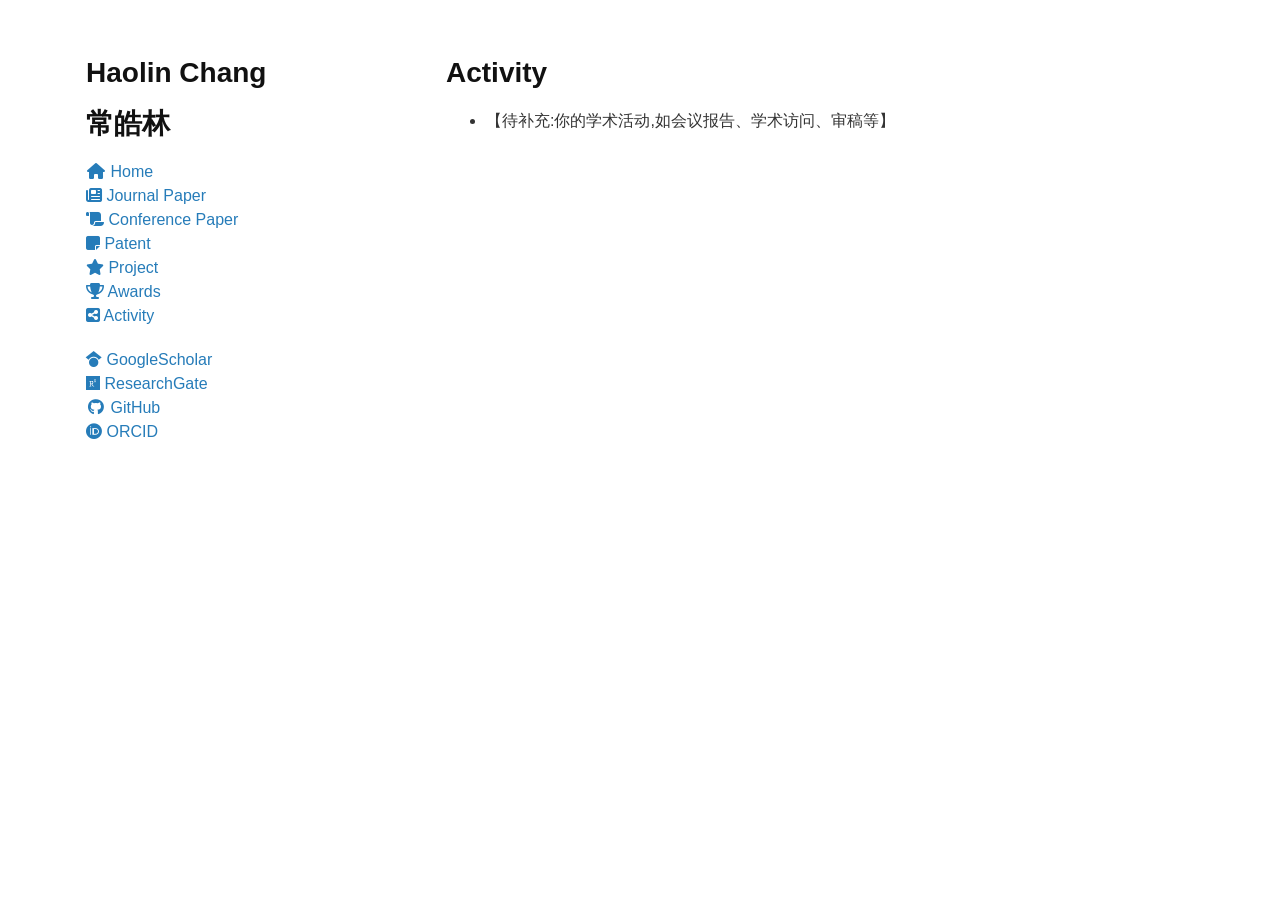
==== activity.html @ 536b8987 "Initialize personal academic homepage" ====
<!doctype html>
<html lang="en-US">
  <head>
    <meta charset="utf-8">
    <meta http-equiv="X-UA-Compatible" content="chrome=1">

    <title>Activity | Haolin Chang</title>
    <meta name="description" content="My Home Page">
    <meta name="viewport" content="width=device-width">

    <link rel="stylesheet" href="assets/css/style.css">
    <link rel="stylesheet" href="https://cdnjs.cloudflare.com/ajax/libs/font-awesome/6.5.2/css/all.min.css">
  </head>
  <body>
    <div class="wrapper">
      <header>
        <div class="title">
          <h1><a class="nohover" href="index.html">Haolin Chang</a></h1>
          <h1><a class="nohover" href="index.html">常皓林</a></h1>
        </div>

        <input id="main-menu-checkbox" class="main-menu-checkbox" type="checkbox">
        <label for="main-menu-checkbox" class="menu-toggle"><i class="fas fa-bars fa-fw"></i></label>
        <nav class="main-menu" role="navigation">
          <label for="main-menu-checkbox" class="main-menu-close"><i class="fas fa-times fa-fw"></i></label>
          <div class="subpage-links">
            <a class="icon-link" href="index.html"><div class="link-button"><i class="fas fa-home fa-fw"></i><span class="icon-text">&nbsp;Home</span></div></a>
            <a class="icon-link" href="journal.html"><div class="link-button"><i class="fa-solid fa-newspaper"></i><span class="icon-text">&nbsp;Journal Paper</span></div></a>
            <a class="icon-link" href="conference.html"><div class="link-button"><i class="fa-solid fa-scroll"></i><span class="icon-text">&nbsp;Conference Paper</span></div></a>
            <a class="icon-link" href="patent.html"><div class="link-button"><i class="fa-solid fa-note-sticky"></i><span class="icon-text">&nbsp;Patent</span></div></a>
            <a class="icon-link" href="project.html"><div class="link-button"><i class="fa-solid fa-star"></i><span class="icon-text">&nbsp;Project</span></div></a>
            <a class="icon-link" href="award.html"><div class="link-button"><i class="fa-solid fa-trophy"></i><span class="icon-text">&nbsp;Awards</span></div></a>
            <a class="icon-link" href="activity.html"><div class="link-button"><i class="fa-solid fa-square-share-nodes"></i><span class="icon-text">&nbsp;Activity</span></div></a>
          </div>

          <div class="external-links">
            <!-- TODO: 替换为你的 Google Scholar 主页链接 -->
            <a class="icon-link" href="#"><div class="link-button"><i class="fa-brands fa-google-scholar"></i><span class="icon-text">&nbsp;GoogleScholar</span></div></a>
            <!-- TODO: 替换为你的 ResearchGate 主页链接 -->
            <a class="icon-link" href="#"><div class="link-button"><i class="fa-brands fa-researchgate"></i><span class="icon-text">&nbsp;ResearchGate</span></div></a>
            <a class="icon-link" href="https://github.com/Aurora-cc99"><div class="link-button"><i class="fab fa-github fa-fw"></i><span class="icon-text">&nbsp;GitHub</span></div></a>
            <!-- TODO: 替换为你的 ORCID 主页链接 -->
            <a class="icon-link" href="#"><div class="link-button"><i class="fa-brands fa-orcid"></i><span class="icon-text">&nbsp;ORCID</span></div></a>
          </div>
        </nav>
      </header>
      <section>

      <h1 id="activity">Activity</h1>

      <!-- TODO: 按下方格式逐条填写你的学术活动,每条一个 <li> -->
      <!--
      <ul>
        <li>活动名称,地点,时间(如:会议报告、学术访问、期刊审稿等).</li>
      </ul>
      -->
      <ul>
        <li>【待补充:你的学术活动,如会议报告、学术访问、审稿等】</li>
      </ul>

      </section>
    </div>
    <script src="assets/js/scale.fix.js"></script>
  </body>
</html>
---- assets/css/style.css ----
body{overflow-x:hidden;margin-left:calc(100vw - 100%);padding:50px;background-color:#fff;font:16px/1.5 "Helvetica Neue", Helvetica, "PingFang SC", "Hiragino Sans GB", "Microsoft YaHei", Arial, sans-serif;font-weight:400;color:#333}.wrapper{margin:0 auto;width:1100px}header{width:260px;float:left;position:fixed;-webkit-font-smoothing:subpixel-antialiased}section,footer{float:right;width:740px}footer{padding-bottom:50px;-webkit-font-smoothing:subpixel-antialiased}.main-menu-checkbox,.menu-toggle,.main-menu-close{display:none}.title a{color:#111}.author-names{margin:0 0 5px}.main-menu .subpage-links{margin:0 0 20px}.main-menu .link-button:hover,.main-menu .link-button:focus{background:#eee}.video-container{display:block;overflow:hidden;margin-left:auto;margin-right:auto;margin-bottom:20px;width:100%;max-width:600px}.video-inner-container{position:relative;overflow:hidden;width:100%;height:0;padding-bottom:56.25%}.video-container iframe{position:absolute;top:0;left:0;width:100%;height:100%}.caption{margin-top:-15px;text-align:center}.caption-above{margin-bottom:5px;text-align:center}.switch-on-hover .hide-on-hover{display:inline-block}.switch-on-hover .show-on-hover{display:none}.switch-on-hover:hover .hide-on-hover{display:none}.switch-on-hover:hover .show-on-hover{display:inline-block}h1,h2,h3,h4,h5,h6{margin:0 0 20px}p,ul,ol,table,pre,dl,audio{margin:0 0 20px}h1,h2,h3{line-height:1.1;color:#111}h1{font-size:28px}h4,h5,h6{color:#222}small{font-size:11px}strong{font-weight:700}a{text-decoration:none;color:#267CB9}a:not(.nohover):hover,a:not(.nohover):focus{text-shadow:0 0.015em #069,0 -0.015em #069,0.01em 0 #069,-0.01em 0 #069;color:#069}footer small a{color:#555}blockquote{border-left:1px solid #e5e5e5;margin:0;padding:0 0 0 20px;font-style:italic}code,pre{font-family:Monaco, Bitstream Vera Sans Mono, Lucida Console, Terminal, Consolas, Liberation Mono, DejaVu Sans Mono, Courier New, monospace;color:#333}pre{border:1px solid #e5e5e5;border-radius:5px;padding:8px 15px;background:#f8f8f8;overflow-x:auto}table{margin-left:auto;margin-right:auto;border-collapse:collapse}table audio,table .video-container{margin:0}th,td{border-bottom:1px solid #e5e5e5;padding:5px 10px;text-align:left}dt{color:#444;font-weight:700}th{color:#444}img,audio{display:block;margin-left:auto;margin-right:auto}img{width:100%;max-width:600px}audio{max-width:100%}hr{margin:0 0 20px;border:0;height:1px;background:#e5e5e5}footer hr{margin:15px 0 0}@media print, screen and (max-width: 1200px){.wrapper{width:860px}header{width:260px}section,footer{width:560px}ul{padding-left:20px}}@media print, screen and (max-width: 960px){.wrapper{margin:0;width:auto}header,section,footer{position:static;float:none;width:auto}section{margin:0 0 20px;border:1px solid #e5e5e5;border-width:1px 0;padding:20px 0}.menu-toggle,.main-menu{position:absolute;right:55px;top:55px}.menu-toggle{z-index:998;display:block;padding:5px 10px;color:#333;cursor:pointer}.menu-toggle:hover{color:#069}.main-menu{z-index:999;display:none;min-width:120px;background:#eee}.main-menu .link-button{padding:5px 10px}.main-menu .link-button:hover,.main-menu .link-button:focus,.main-menu-close:hover{background:#ddd}.main-menu-close{display:block;position:absolute;right:0;top:0;padding:5px 10px;cursor:pointer}.main-menu .subpage-links{margin:0}#main-menu-checkbox:checked ~ .main-menu{display:block}#main-menu-checkbox:checked ~ .main-menu .main-menu-close{display:block;z-index:1001}#main-menu-checkbox:checked ~ .main-menu div{position:relative;z-index:1000}.title{padding:0 50px 0 0}.author-info{font-size:small}.author-info br{display:none}.author-affiliations{margin:0 0 5px}hr{height:0;border:0;background:#fff;margin:0}}@media print, screen and (max-width: 720px){body{word-wrap:break-word}header{padding:0}header p.view{position:static}pre,code{word-wrap:normal}}@media print, screen and (max-width: 480px){body{padding:15px}footer{padding-bottom:15px}.menu-toggle,.main-menu{right:20px;top:20px}}@media print, screen and (max-height: 600px){.author-info br{display:none}.main-menu .subpage-links{margin:0}}@media print, screen and (max-height: 480px){body{padding:15px}footer{padding-bottom:15px}.menu-toggle,.main-menu{right:20px;top:20px}.author-info{font-size:small}}@media print{body{padding:0.4in;font-size:12pt;color:#444}ul{padding-left:20px}}
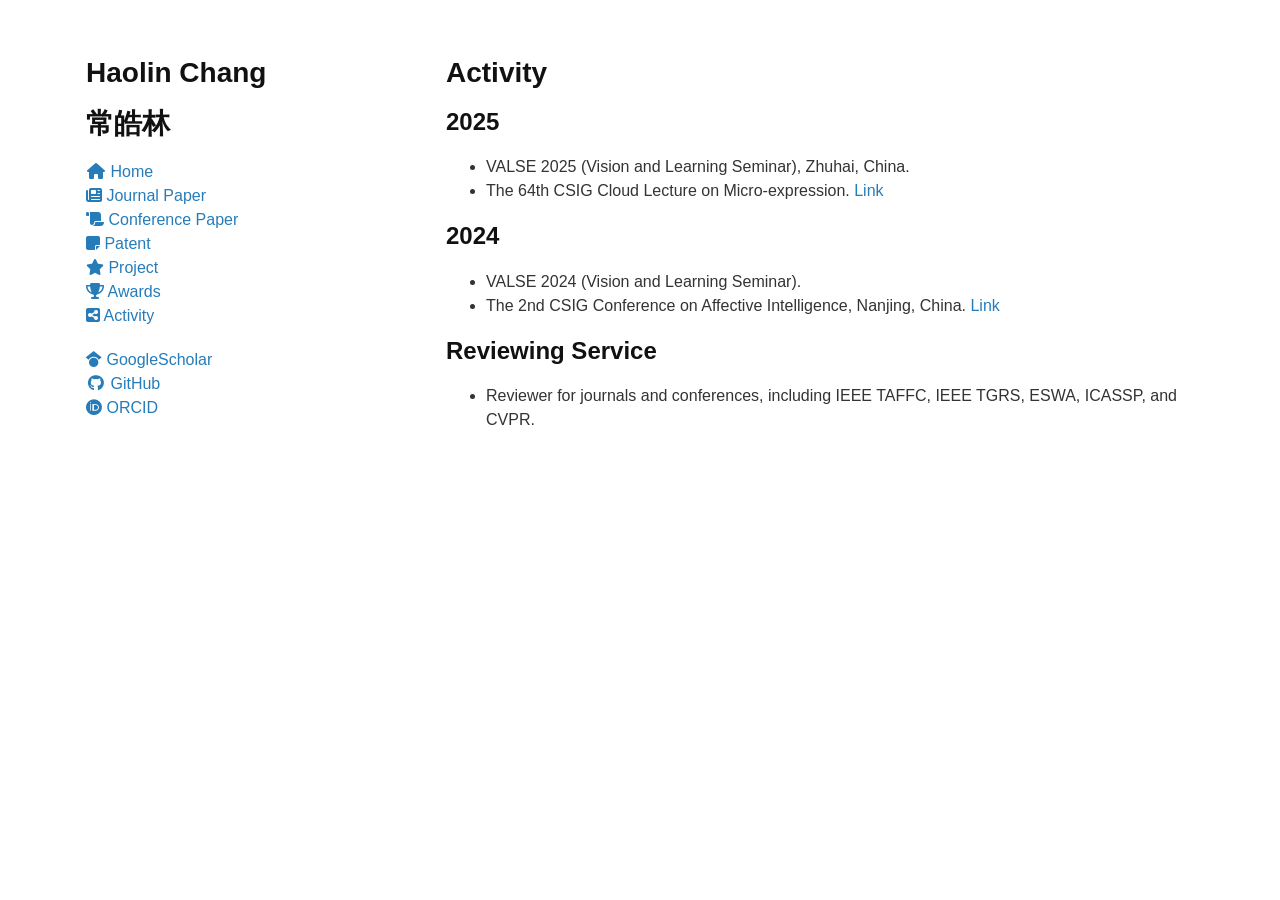
==== commit b57bf32a: "Update sidebar links, project, activity and README" ====
--- a/activity.html
+++ b/activity.html
@@ -36,11 +36,8 @@
           <div class="external-links">
             <!-- TODO: 替换为你的 Google Scholar 主页链接 -->
             <a class="icon-link" href="#"><div class="link-button"><i class="fa-brands fa-google-scholar"></i><span class="icon-text">&nbsp;GoogleScholar</span></div></a>
-            <!-- TODO: 替换为你的 ResearchGate 主页链接 -->
-            <a class="icon-link" href="#"><div class="link-button"><i class="fa-brands fa-researchgate"></i><span class="icon-text">&nbsp;ResearchGate</span></div></a>
             <a class="icon-link" href="https://github.com/Aurora-cc99"><div class="link-button"><i class="fab fa-github fa-fw"></i><span class="icon-text">&nbsp;GitHub</span></div></a>
-            <!-- TODO: 替换为你的 ORCID 主页链接 -->
-            <a class="icon-link" href="#"><div class="link-button"><i class="fa-brands fa-orcid"></i><span class="icon-text">&nbsp;ORCID</span></div></a>
+            <a class="icon-link" href="https://orcid.org/0009-0004-9969-9006"><div class="link-button"><i class="fa-brands fa-orcid"></i><span class="icon-text">&nbsp;ORCID</span></div></a>
           </div>
         </nav>
       </header>
@@ -48,14 +45,21 @@
 
       <h1 id="activity">Activity</h1>
 
-      <!-- TODO: 按下方格式逐条填写你的学术活动,每条一个 <li> -->
-      <!--
+      <h2 id="2025">2025</h2>
       <ul>
-        <li>活动名称,地点,时间(如:会议报告、学术访问、期刊审稿等).</li>
+        <li>VALSE 2025 (Vision and Learning Seminar), Zhuhai, China.</li>
+        <li>The 64th CSIG Cloud Lecture on Micro-expression. <a href="https://www.csig.org.cn/22/202506/52625.html">Link</a></li>
       </ul>
-      -->
+
+      <h2 id="2024">2024</h2>
       <ul>
-        <li>【待补充:你的学术活动,如会议报告、学术访问、审稿等】</li>
+        <li>VALSE 2024 (Vision and Learning Seminar).</li>
+        <li>The 2nd CSIG Conference on Affective Intelligence, Nanjing, China. <a href="https://www.csig.org.cn/22/202411/52217.html">Link</a></li>
+      </ul>
+
+      <h2 id="reviewing-service">Reviewing Service</h2>
+      <ul>
+        <li>Reviewer for journals and conferences, including IEEE TAFFC, IEEE TGRS, ESWA, ICASSP, and CVPR.</li>
       </ul>
 
       </section>
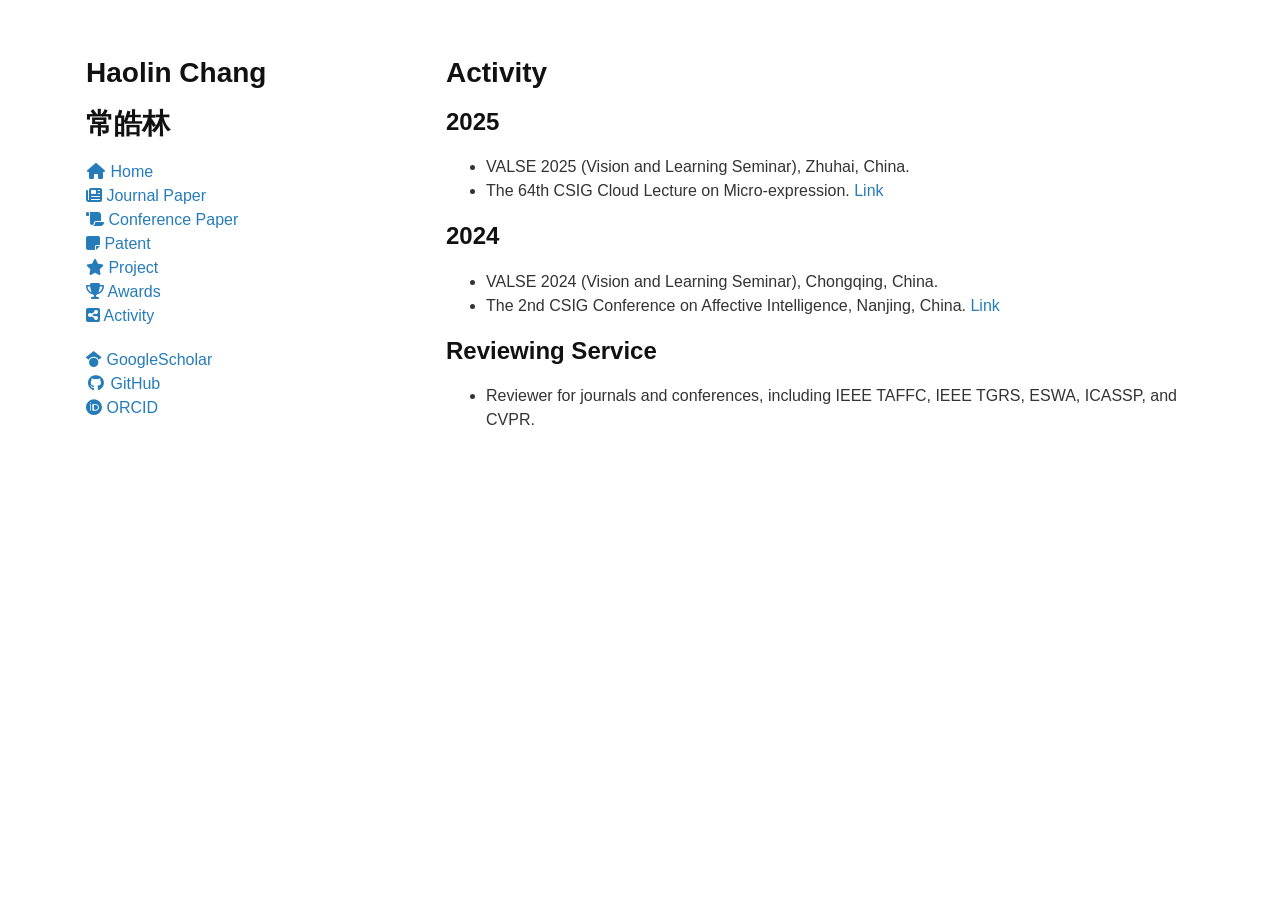
==== commit 53c56607: "Add location for VALSE 2024" ====
--- a/activity.html
+++ b/activity.html
@@ -53,7 +53,7 @@
 
       <h2 id="2024">2024</h2>
       <ul>
-        <li>VALSE 2024 (Vision and Learning Seminar).</li>
+        <li>VALSE 2024 (Vision and Learning Seminar), Chongqing, China.</li>
         <li>The 2nd CSIG Conference on Affective Intelligence, Nanjing, China. <a href="https://www.csig.org.cn/22/202411/52217.html">Link</a></li>
       </ul>
 
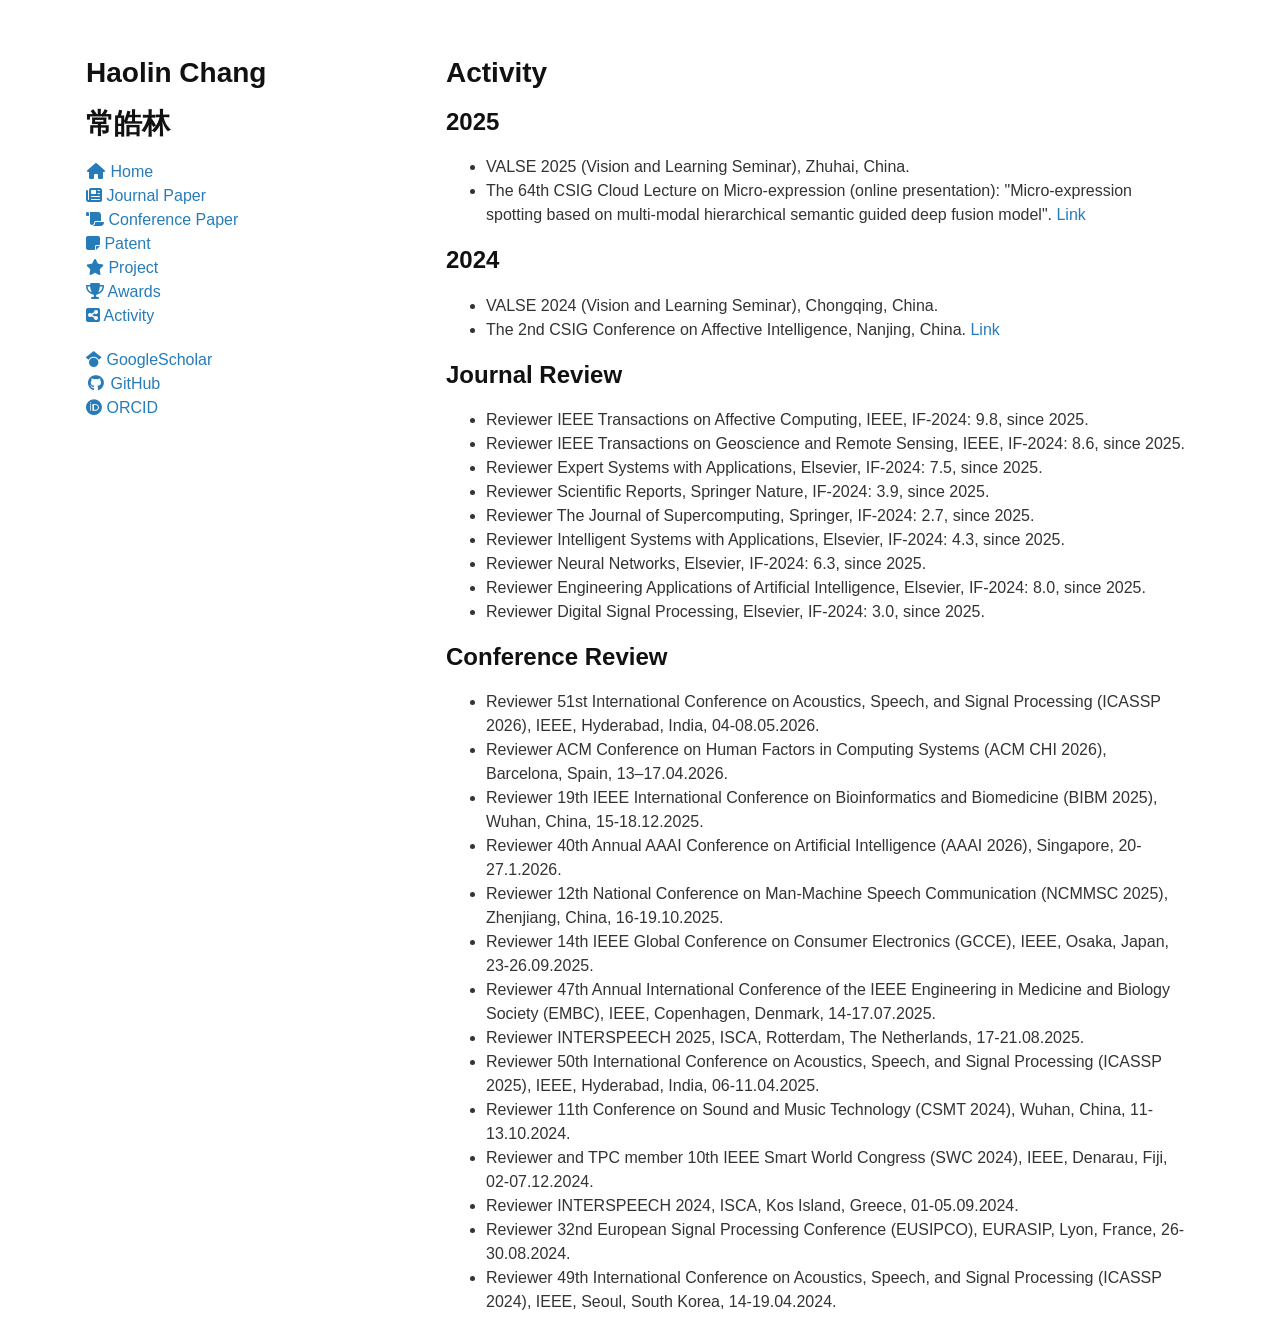
==== commit fec7fe0c: "Expand journal and conference review sections in activity" ====
--- a/activity.html
+++ b/activity.html
@@ -48,7 +48,7 @@
       <h2 id="2025">2025</h2>
       <ul>
         <li>VALSE 2025 (Vision and Learning Seminar), Zhuhai, China.</li>
-        <li>The 64th CSIG Cloud Lecture on Micro-expression. <a href="https://www.csig.org.cn/22/202506/52625.html">Link</a></li>
+        <li>The 64th CSIG Cloud Lecture on Micro-expression (online presentation): "Micro-expression spotting based on multi-modal hierarchical semantic guided deep fusion model". <a href="https://www.csig.org.cn/22/202506/52625.html">Link</a></li>
       </ul>
 
       <h2 id="2024">2024</h2>
@@ -57,9 +57,35 @@
         <li>The 2nd CSIG Conference on Affective Intelligence, Nanjing, China. <a href="https://www.csig.org.cn/22/202411/52217.html">Link</a></li>
       </ul>
 
-      <h2 id="reviewing-service">Reviewing Service</h2>
+      <h2 id="journal-review">Journal Review</h2>
       <ul>
-        <li>Reviewer for journals and conferences, including IEEE TAFFC, IEEE TGRS, ESWA, ICASSP, and CVPR.</li>
+        <li>Reviewer IEEE Transactions on Affective Computing, IEEE, IF-2024: 9.8, since 2025.</li>
+        <li>Reviewer IEEE Transactions on Geoscience and Remote Sensing, IEEE, IF-2024: 8.6, since 2025.</li>
+        <li>Reviewer Expert Systems with Applications, Elsevier, IF-2024: 7.5, since 2025.</li>
+        <li>Reviewer Scientific Reports, Springer Nature, IF-2024: 3.9, since 2025.</li>
+        <li>Reviewer The Journal of Supercomputing, Springer, IF-2024: 2.7, since 2025.</li>
+        <li>Reviewer Intelligent Systems with Applications, Elsevier, IF-2024: 4.3, since 2025.</li>
+        <li>Reviewer Neural Networks, Elsevier, IF-2024: 6.3, since 2025.</li>
+        <li>Reviewer Engineering Applications of Artificial Intelligence, Elsevier, IF-2024: 8.0, since 2025.</li>
+        <li>Reviewer Digital Signal Processing, Elsevier, IF-2024: 3.0, since 2025.</li>
+      </ul>
+
+      <h2 id="conference-review">Conference Review</h2>
+      <ul>
+        <li>Reviewer 51st International Conference on Acoustics, Speech, and Signal Processing (ICASSP 2026), IEEE, Hyderabad, India, 04-08.05.2026.</li>
+        <li>Reviewer ACM Conference on Human Factors in Computing Systems (ACM CHI 2026), Barcelona, Spain, 13–17.04.2026.</li>
+        <li>Reviewer 19th IEEE International Conference on Bioinformatics and Biomedicine (BIBM 2025), Wuhan, China, 15-18.12.2025.</li>
+        <li>Reviewer 40th Annual AAAI Conference on Artificial Intelligence (AAAI 2026), Singapore, 20-27.1.2026.</li>
+        <li>Reviewer 12th National Conference on Man-Machine Speech Communication (NCMMSC 2025), Zhenjiang, China, 16-19.10.2025.</li>
+        <li>Reviewer 14th IEEE Global Conference on Consumer Electronics (GCCE), IEEE, Osaka, Japan, 23-26.09.2025.</li>
+        <li>Reviewer 47th Annual International Conference of the IEEE Engineering in Medicine and Biology Society (EMBC), IEEE, Copenhagen, Denmark, 14-17.07.2025.</li>
+        <li>Reviewer INTERSPEECH 2025, ISCA, Rotterdam, The Netherlands, 17-21.08.2025.</li>
+        <li>Reviewer 50th International Conference on Acoustics, Speech, and Signal Processing (ICASSP 2025), IEEE, Hyderabad, India, 06-11.04.2025.</li>
+        <li>Reviewer 11th Conference on Sound and Music Technology (CSMT 2024), Wuhan, China, 11-13.10.2024.</li>
+        <li>Reviewer and TPC member 10th IEEE Smart World Congress (SWC 2024), IEEE, Denarau, Fiji, 02-07.12.2024.</li>
+        <li>Reviewer INTERSPEECH 2024, ISCA, Kos Island, Greece, 01-05.09.2024.</li>
+        <li>Reviewer 32nd European Signal Processing Conference (EUSIPCO), EURASIP, Lyon, France, 26-30.08.2024.</li>
+        <li>Reviewer 49th International Conference on Acoustics, Speech, and Signal Processing (ICASSP 2024), IEEE, Seoul, South Korea, 14-19.04.2024.</li>
       </ul>
 
       </section>
